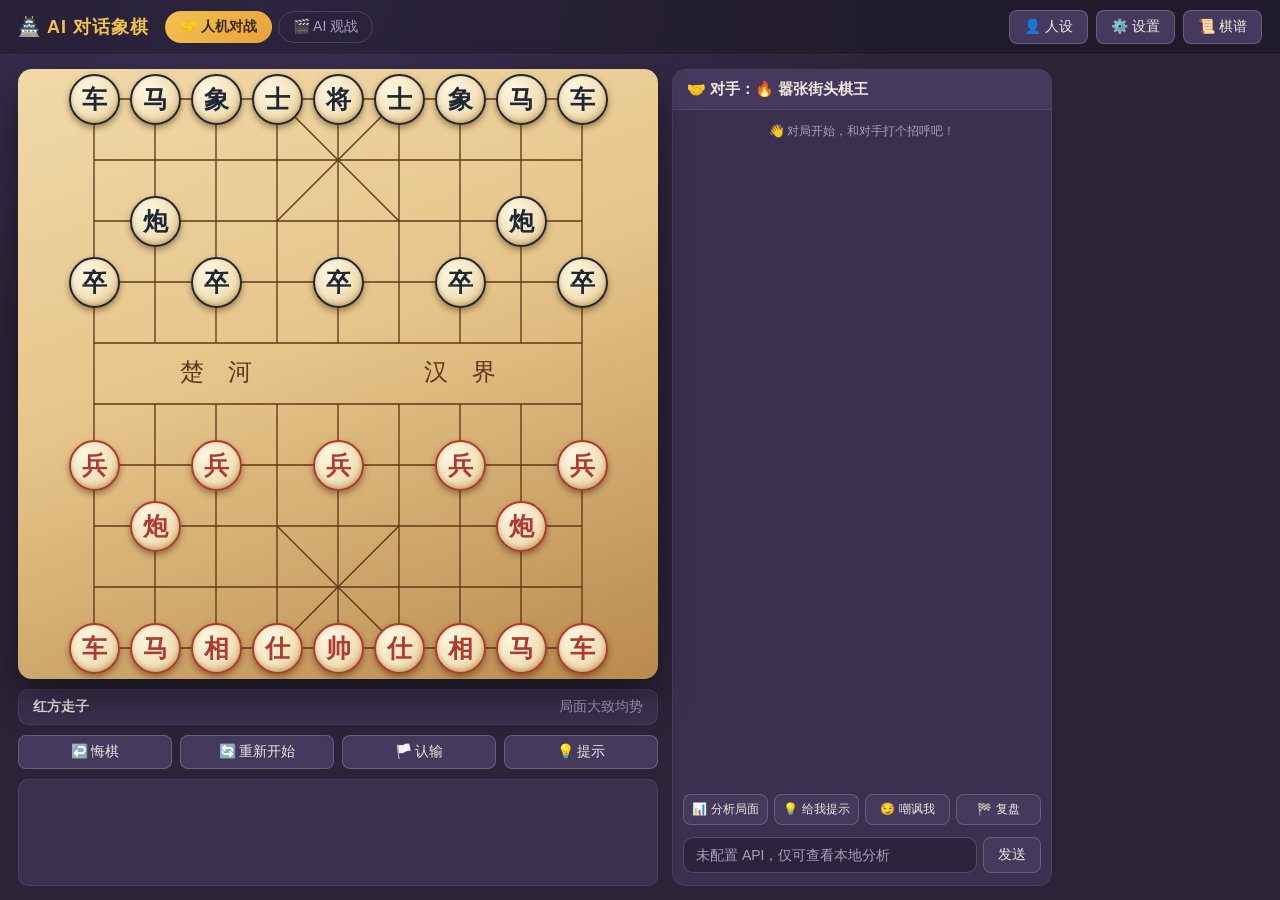
==== index.html @ 2e92f1fc "Fix review findings: spectate pause deadlock, black cannon eval mirror, LLM timeout + SSE flush, ser" ====
<!DOCTYPE html>
<html lang="zh-CN">
<head>
  <meta charset="UTF-8">
  <meta name="viewport" content="width=device-width, initial-scale=1.0">
  <meta http-equiv="Content-Security-Policy" content="default-src 'self'; script-src 'self' 'unsafe-inline'; style-src 'self' 'unsafe-inline'; img-src 'self' data:; connect-src https: http:; media-src blob:; object-src 'none'; base-uri 'self'; form-action 'self'">
  <title>AI 对话象棋</title>
  <link rel="stylesheet" href="css/style.css">
  <link rel="icon" href="data:image/svg+xml,%3Csvg%20xmlns='http://www.w3.org/2000/svg'%20viewBox='0%200%20100%20100'%3E%3Ctext%20y='.9em'%20font-size='90'%3E%F0%9F%8F%AF%3C/text%3E%3C/svg%3E">
</head>
<body>
  <div id="app">
    <!-- 顶栏 -->
    <header id="topbar">
      <div class="brand">🏯 <b>AI 对话象棋</b></div>
      <div class="mode-tabs" id="modeTabs">
        <button class="tab active" data-mode="human">🤝 人机对战</button>
        <button class="tab" data-mode="spectate">🎬 AI 观战</button>
      </div>
      <div class="top-actions">
        <button id="btnPersonas" title="对手人设管理">👤 人设</button>
        <button id="btnSettings" title="API 与对局设置">⚙️ 设置</button>
        <button id="btnExport" title="导出棋谱">📜 棋谱</button>
      </div>
    </header>

    <main id="main">
      <!-- 棋盘区 -->
      <section id="boardPanel">
        <div id="boardWrap">
          <canvas id="boardCanvas"></canvas>
          <div id="piecesLayer"></div>
          <div id="thinkingTag" class="hidden">🤖 对手思考中…</div>
        </div>
        <div id="statusBar">
          <span id="statusText">红方走子</span>
          <span id="evalText">均势</span>
        </div>
        <div id="controls">
          <button id="btnUndo">↩️ 悔棋</button>
          <button id="btnRestart">🔄 重新开始</button>
          <button id="btnResign">🏳️ 认输</button>
          <button id="btnHint">💡 提示</button>
          <button id="btnPause" class="hidden">⏸️ 暂停</button>
        </div>
        <div id="moveListWrap"><div id="moveList"></div></div>
      </section>

      <!-- 聊天区 -->
      <aside id="chatPanel">
        <div id="chatHeader">
          <span id="chatOpponent">🤝 对局中</span>
        </div>
        <div id="chatMessages"></div>
        <div id="chatQuick">
          <button data-action="analyze">📊 分析局面</button>
          <button data-action="hint">💡 给我提示</button>
          <button data-action="taunt">😏 嘲讽我</button>
          <button data-action="review">🏁 复盘</button>
        </div>
        <div id="chatInputRow">
          <input id="chatInput" type="text" placeholder="和对手聊聊… (Enter 发送)" autocomplete="off">
          <button id="btnSend">发送</button>
          <button id="btnStop" class="hidden" title="停止生成">⏹</button>
        </div>
      </aside>
    </main>
  </div>

  <!-- ======== 设置弹窗 ======== -->
  <div id="modalSettings" class="modal hidden">
    <div class="modal-box">
      <div class="modal-title">⚙️ 设置</div>
      <div class="modal-body">
        <fieldset>
          <legend>🤖 LLM API（OpenAI 兼容格式）</legend>
          <div class="row">
            <label>服务商</label>
            <select id="setProvider"></select>
          </div>
          <div class="row">
            <label>Base URL</label>
            <input id="setBaseUrl" type="text" placeholder="https://api.xxx.com/v1">
          </div>
          <div class="row">
            <label>模型</label>
            <input id="setModel" type="text" placeholder="model-name">
          </div>
          <div class="row">
            <label>API Key</label>
            <input id="setApiKey" type="password" placeholder="sk-...">
          </div>
          <div class="row">
            <label></label>
            <span class="row-inline">
              <button id="btnTestApi" class="mini">🔌 测试连接</button>
              <span id="apiTestResult"></span>
            </span>
          </div>
          <div class="hint">Key 仅保存在浏览器本地（localStorage），用于直接调用所选服务的接口。</div>
        </fieldset>

        <fieldset>
          <legend>⚔️ 人机对战</legend>
          <div class="row">
            <label>对手人设</label>
            <select id="setAiPersona"></select>
          </div>
          <div class="row">
            <label>玩家执子</label>
            <select id="setPlayerColor">
              <option value="r">红方（先手）</option>
              <option value="b">黑方（后手）</option>
            </select>
          </div>
          <div class="row">
            <label>AI 棋力</label>
            <select id="setDifficulty">
              <option value="0">LLM 自由选择（对话联动）</option>
              <option value="1">入门</option>
              <option value="2">初级</option>
              <option value="3">中级（推荐）</option>
              <option value="4">高级</option>
            </select>
          </div>
          <div class="row">
            <label>悔棋次数</label>
            <input id="setMaxUndo" type="number" min="0" max="5" value="2">
          </div>
        </fieldset>

        <fieldset>
          <legend>🎬 AI 观战</legend>
          <div class="row">
            <label>红方人设</label>
            <select id="setRedPersona"></select>
          </div>
          <div class="row">
            <label>黑方人设</label>
            <select id="setBlackPersona"></select>
          </div>
          <div class="row">
            <label>每步间隔</label>
            <select id="setInterval">
              <option value="1500">快（1.5 秒）</option>
              <option value="3000">中（3 秒）</option>
              <option value="5000">慢（5 秒）</option>
            </select>
          </div>
        </fieldset>

        <fieldset>
          <legend>🔊 音效</legend>
          <div class="row">
            <label>落子/吃子音效</label>
            <input id="setSound" type="checkbox" checked>
          </div>
        </fieldset>

        <fieldset>
          <legend>🗣️ AI 配音（TTS）</legend>
          <div class="row">
            <label>AI 发言自动配音</label>
            <input id="setTtsEnabled" type="checkbox" checked>
          </div>
          <div class="row">
            <label>配音引擎</label>
            <select id="setTtsEngine">
              <option value="browser">浏览器自带（免费离线）</option>
              <option value="cloud">云端 TTS API（更自然）</option>
            </select>
          </div>
          <div class="row">
            <label>TTS 接口地址</label>
            <input id="setTtsBaseUrl" type="text" placeholder="https://api.openai.com/v1">
          </div>
          <div class="row">
            <label>TTS API Key</label>
            <input id="setTtsApiKey" type="password" placeholder="sk-…">
          </div>
          <div class="row">
            <label>TTS 模型</label>
            <input id="setTtsModel" type="text" placeholder="tts-1">
          </div>
          <div class="row">
            <label>TTS 音色</label>
            <input id="setTtsVoice" type="text" placeholder="alloy">
          </div>
          <div class="row">
            <label>配音试听（按当前引擎）</label>
            <button type="button" id="btnTtsPreview" class="mini">▶ 播放</button>
          </div>
        </fieldset>

        <fieldset>
          <legend>💬 聊天与解说</legend>
          <div class="row">
            <label>观战实时解说</label>
            <input id="setCommentary" type="checkbox" checked>
          </div>
          <div class="row">
            <label>自动反应好棋/坏棋</label>
            <input id="setAutoTaunt" type="checkbox" checked>
          </div>
          <div class="row">
            <label>终局自动复盘</label>
            <input id="setAutoReview" type="checkbox" checked>
          </div>
          <div class="row">
            <label>流式输出</label>
            <input id="setStreaming" type="checkbox" checked>
          </div>
        </fieldset>
      </div>
      <div class="modal-foot">
        <button id="btnSettingsSave" class="primary">保存</button>
        <button id="btnSettingsCancel">取消</button>
      </div>
    </div>
  </div>

  <!-- ======== 人设管理弹窗 ======== -->
  <div id="modalPersonas" class="modal hidden">
    <div class="modal-box wide">
      <div class="modal-title">👤 对手人设管理</div>
      <div class="modal-body personas-body">
        <div id="personaList"></div>
        <div id="personaEditor">
          <div class="row"><label>名称</label><input id="pName" type="text"></div>
          <div class="row"><label>头像</label><input id="pEmoji" type="text" maxlength="4"></div>
          <div class="row"><label>性格与说话风格</label><textarea id="pDesc" rows="3"></textarea></div>
          <div class="row">
            <label>棋风</label>
            <select id="pStyle">
              <option value="aggressive">激进</option>
              <option value="solid">稳健</option>
              <option value="risky">冒险</option>
              <option value="cautious">谨慎</option>
              <option value="balanced">均衡</option>
            </select>
          </div>
          <div class="row"><label>嘲讽倾向 <span id="pTauntVal"></span></label><input id="pTaunt" type="range" min="0" max="10" value="5"></div>
          <div class="row"><label>话痨程度 <span id="pTalkVal"></span></label><input id="pTalk" type="range" min="0" max="10" value="5"></div>
          <div class="row"><label>附加指令</label><textarea id="pExtra" rows="2" placeholder="追加到 AI 提示词的额外要求，如：回复不超过 20 字"></textarea></div>
          <div id="personaEditorBtns">
            <button id="btnPNew" class="mini">➕ 新建</button>
            <button id="btnPDupe" class="mini hidden">📋 复制为新</button>
            <button id="btnPSave" class="mini primary">💾 保存</button>
            <button id="btnPDelete" class="mini danger hidden">🗑️ 删除</button>
          </div>
          <div id="personaEditHint" class="hint"></div>
        </div>
      </div>
      <div class="modal-foot">
        <button id="btnPersonasClose" class="primary">完成</button>
      </div>
    </div>
  </div>

  <!-- ======== 棋谱导出弹窗 ======== -->
  <div id="modalExport" class="modal hidden">
    <div class="modal-box">
      <div class="modal-title">📜 棋谱导出</div>
      <div class="modal-body">
        <textarea id="exportText" rows="12" readonly></textarea>
      </div>
      <div class="modal-foot">
        <button id="btnExportCopy">📋 复制</button>
        <button id="btnExportDownload">⬇️ 下载 .txt</button>
        <button id="btnExportClose" class="primary">关闭</button>
      </div>
    </div>
  </div>

  <!-- 脚本（经典 script 加载，无构建，双击可开） -->
  <script src="js/engine.js"></script>
  <script src="js/ai.js"></script>
  <script src="js/personas.js"></script>
  <script src="js/llm.js"></script>
  <script src="js/game.js"></script>
  <script src="js/sound.js"></script>
  <script src="js/tts.js"></script>
  <script src="js/chat.js"></script>
  <script src="js/main.js"></script>
</body>
</html>
---- css/style.css ----
/* ============================================================
 * style.css — AI 对话象棋
 * ============================================================ */
* { box-sizing: border-box; margin: 0; padding: 0; }

:root {
  --wood-light: #f0d9a8;
  --wood-dark: #b98a4e;
  --wood-line: #7a4a1f;
  --red: #b03a2e;
  --black: #222831;
  --bg: #2b2438;
  --panel: #3a3150;
  --panel-2: #453a5e;
  --text: #efe9dd;
  --muted: #a89fc0;
  --accent: #f2c14e;
  --accent-2: #e8a33d;
  --danger: #e05656;
  --ok: #6fcf97;
}

html, body { height: 100%; }
body {
  font-family: "PingFang SC", "Microsoft YaHei", "Noto Sans CJK SC", sans-serif;
  background: radial-gradient(1200px 700px at 20% 0%, #3b3055 0%, var(--bg) 55%);
  color: var(--text);
  overflow: hidden;
}

#app { height: 100vh; display: flex; flex-direction: column; }

/* ---------- 顶栏 ---------- */
#topbar {
  display: flex; align-items: center; gap: 16px;
  padding: 10px 18px;
  background: rgba(0,0,0,.25);
  border-bottom: 1px solid rgba(255,255,255,.08);
  flex-wrap: wrap;
}
.brand { font-size: 18px; letter-spacing: 1px; white-space: nowrap; }
.brand b { color: var(--accent); }
.mode-tabs { display: flex; gap: 6px; }
.tab {
  padding: 6px 14px; border: 1px solid rgba(255,255,255,.15);
  background: transparent; color: var(--muted); border-radius: 999px;
  cursor: pointer; font-size: 14px; transition: all .15s;
}
.tab:hover { color: var(--text); border-color: rgba(255,255,255,.4); }
.tab.active { background: linear-gradient(135deg, var(--accent), var(--accent-2)); color: #3a2a08; border-color: transparent; font-weight: 700; }
.top-actions { margin-left: auto; display: flex; gap: 8px; }

button {
  font-family: inherit; cursor: pointer;
  border: 1px solid rgba(255,255,255,.18);
  background: var(--panel-2); color: var(--text);
  padding: 7px 14px; border-radius: 8px; font-size: 14px;
  transition: all .15s;
}
button:hover { background: #53477a; border-color: rgba(255,255,255,.35); }
button:disabled { opacity: .45; cursor: not-allowed; }
button.primary { background: linear-gradient(135deg, var(--accent), var(--accent-2)); color: #3a2a08; font-weight: 700; border-color: transparent; }
button.primary:hover { filter: brightness(1.08); }
button.danger { border-color: var(--danger); color: #ff9b9b; }
button.danger:hover { background: rgba(224,86,86,.18); }
button.mini { padding: 4px 10px; font-size: 13px; border-radius: 6px; }

/* ---------- 主区 ---------- */
#main {
  flex: 1; display: flex; gap: 14px; padding: 14px 18px;
  min-height: 0;
}

/* ---------- 棋盘区 ---------- */
#boardPanel {
  flex: 1; display: flex; flex-direction: column; gap: 10px;
  min-width: 0; max-width: 640px;
}
#boardWrap {
  position: relative; aspect-ratio: 8 / 9.6;
  width: 100%; border-radius: 14px;
  box-shadow: 0 18px 40px rgba(0,0,0,.45);
  overflow: hidden;
  background: linear-gradient(160deg, var(--wood-light), #e6c58a 45%, var(--wood-dark));
  user-select: none;
}
#boardCanvas { position: absolute; inset: 0; width: 100%; height: 100%; display: block; }
#piecesLayer { position: absolute; inset: 0; }
#thinkingTag {
  position: absolute; top: 10px; left: 50%; transform: translateX(-50%);
  background: rgba(20,16,40,.85); color: var(--accent);
  padding: 6px 16px; border-radius: 999px; font-size: 13px; z-index: 20;
  box-shadow: 0 4px 14px rgba(0,0,0,.4);
}

/* 棋子 */
.piece {
  position: absolute; z-index: 10;
  border-radius: 50%;
  display: flex; align-items: center; justify-content: center;
  font-weight: 800; font-family: "KaiTi", "STKaiti", "KaiTi_GB2312", serif;
  background: radial-gradient(circle at 32% 28%, #fff7e0 0%, #f3e2bb 55%, #d9b877 100%);
  box-shadow: 0 3px 6px rgba(60,30,0,.45), inset 0 -2px 4px rgba(120,80,20,.35);
  cursor: pointer;
  transition: left .12s ease, top .12s ease, transform .1s;
}
.piece.red { color: var(--red); border: 2.5px solid var(--red); text-shadow: 0 1px 0 rgba(255,255,255,.4); }
.piece.black { color: var(--black); border: 2.5px solid var(--black); text-shadow: 0 1px 0 rgba(255,255,255,.35); }
.piece.selected { outline: 3px solid #2ecc71; outline-offset: 1px; transform: scale(1.06); z-index: 12; }
.piece.opp { cursor: default; }

/* 走子目标提示 */
.target-dot {
  position: absolute; width: 14px; height: 14px; border-radius: 50%;
  background: rgba(46,204,113,.75); transform: translate(-50%, -50%);
  pointer-events: none; z-index: 9;
}
.target-capture {
  position: absolute; width: 76%; height: 76%;
  border: 3px solid rgba(15,10,5,.8); /* 深色圆环：标记可吃掉的棋子，棋子本身保持完全可见 */
  border-radius: 50%;
  transform: translate(-50%, -50%); pointer-events: none; z-index: 9;
}
.last-from { background: rgba(242,193,78,.35); }
.last-to { background: rgba(242,193,78,.5); }
.last-dot {
  position: absolute;
  background: rgba(224,86,86,.92);
  border-radius: 50%;
  transform: translate(-50%, -50%);
  pointer-events: none;
  z-index: 10;
  box-shadow: 0 0 4px rgba(0,0,0,.35);
}
.piece.hint-from { outline: 3px solid #3498db; outline-offset: 1px; }
.piece.hint-to { outline: 3px dashed #3498db; outline-offset: 1px; }

/* 状态栏 */
#statusBar {
  display: flex; justify-content: space-between; align-items: center;
  background: var(--panel); border: 1px solid rgba(255,255,255,.08);
  border-radius: 10px; padding: 8px 14px; font-size: 14px;
}
#statusText { font-weight: 700; }
#statusText.check { color: #ff9b6a; }
#evalText { color: var(--muted); }

#controls { display: flex; gap: 8px; flex-wrap: wrap; }
#controls button { flex: 1; min-width: 90px; }

#moveListWrap {
  background: var(--panel); border: 1px solid rgba(255,255,255,.08);
  border-radius: 10px; padding: 8px 10px;
  height: 130px; overflow-y: auto;
}
#moveList { font-size: 13px; line-height: 1.9; color: var(--text); }
#moveList .mv { display: inline-block; margin-right: 10px; }
#moveList .mv .no { color: var(--muted); margin-right: 4px; }
#moveList .mv.cur { color: var(--accent); font-weight: 700; }

/* ---------- 聊天区 ---------- */
#chatPanel {
  width: 380px; min-width: 300px; max-width: 440px;
  display: flex; flex-direction: column;
  background: var(--panel); border: 1px solid rgba(255,255,255,.08);
  border-radius: 14px; overflow: hidden;
}
#chatHeader {
  padding: 10px 14px; font-size: 15px; font-weight: 700;
  background: var(--panel-2); border-bottom: 1px solid rgba(255,255,255,.08);
  display: flex; align-items: center; gap: 8px;
}
#chatMessages {
  flex: 1; overflow-y: auto; padding: 12px;
  display: flex; flex-direction: column; gap: 8px;
}
.msg { display: flex; }
.msg.user { justify-content: flex-end; }
.msg.sys { justify-content: center; }
.msg.sys { font-size: 12px; color: var(--muted); text-align: center; line-height: 1.5; }
.bubble {
  max-width: 86%; padding: 8px 12px; border-radius: 12px;
  font-size: 14px; line-height: 1.65; white-space: pre-wrap; word-break: break-word;
}
.msg.user .bubble {
  background: linear-gradient(135deg, var(--accent), var(--accent-2));
  color: #3a2a08; border-bottom-right-radius: 4px; font-weight: 500;
}
.msg.ai .bubble {
  background: var(--panel-2); border: 1px solid rgba(255,255,255,.1);
  border-bottom-left-radius: 4px;
}
/* AI 气泡可点击重听配音 */
.msg.ai { cursor: pointer; }
.msg.ai:hover .bubble { border-color: rgba(255,255,255,.28); }
.msg.ai .bubble.err { border-color: var(--danger); color: #ff9b9b; }
.cursor {
  display: inline-block; width: 7px; height: 1.1em;
  background: var(--accent); vertical-align: text-bottom;
  animation: blink .8s steps(1) infinite;
}
@keyframes blink { 50% { opacity: 0; } }

#chatQuick {
  display: grid; grid-template-columns: repeat(4, 1fr); gap: 6px;
  padding: 8px 10px 4px;
}
#chatQuick button { padding: 6px 4px; font-size: 12px; border-radius: 8px; }
#chatInputRow { display: flex; gap: 6px; padding: 8px 10px 12px; }
#chatInput {
  flex: 1; padding: 9px 12px; border-radius: 10px;
  border: 1px solid rgba(255,255,255,.18);
  background: rgba(0,0,0,.25); color: var(--text); font-size: 14px;
  outline: none;
}
#chatInput:focus { border-color: var(--accent); }
#chatInput::placeholder { color: var(--muted); }
#btnStop { padding: 6px 10px; }

/* ---------- 弹窗 ---------- */
.modal {
  position: fixed; inset: 0; z-index: 100;
  background: rgba(10,8,20,.7); backdrop-filter: blur(4px);
  display: flex; align-items: center; justify-content: center;
  padding: 20px;
}
.modal.hidden { display: none; }
.modal-box {
  background: var(--panel); border: 1px solid rgba(255,255,255,.12);
  border-radius: 16px; width: 460px; max-width: 96vw;
  max-height: 90vh; display: flex; flex-direction: column;
  box-shadow: 0 24px 60px rgba(0,0,0,.6);
}
.modal-box.wide { width: 720px; }
.modal-title {
  padding: 14px 18px; font-size: 17px; font-weight: 800;
  background: var(--panel-2); border-bottom: 1px solid rgba(255,255,255,.08);
  border-radius: 16px 16px 0 0;
}
.modal-body { padding: 14px 18px; overflow-y: auto; }
.modal-foot {
  display: flex; justify-content: flex-end; gap: 8px;
  padding: 12px 18px; border-top: 1px solid rgba(255,255,255,.08);
}

fieldset {
  border: 1px solid rgba(255,255,255,.12); border-radius: 10px;
  padding: 10px 14px 12px; margin-bottom: 12px;
}
legend { padding: 0 6px; color: var(--accent); font-weight: 700; font-size: 13px; }
.row { display: flex; align-items: center; gap: 10px; margin: 8px 0; }
.row label { width: 110px; flex-shrink: 0; font-size: 13px; color: var(--muted); }
.row input[type="text"], .row input[type="password"], .row input[type="number"],
.row select, .row textarea {
  flex: 1; padding: 7px 10px; border-radius: 8px;
  border: 1px solid rgba(255,255,255,.18);
  background: rgba(0,0,0,.25); color: var(--text); font-size: 13px;
  outline: none; font-family: inherit;
}
.row textarea { resize: vertical; min-height: 34px; }
.row input:focus, .row select:focus, .row textarea:focus { border-color: var(--accent); }
.row input[type="checkbox"] { width: 18px; height: 18px; accent-color: var(--accent); }
.row input[type="range"] { flex: 1; accent-color: var(--accent); }
.row-inline { display: flex; align-items: center; gap: 10px; flex: 1; }
.hint { font-size: 12px; color: var(--muted); margin: 6px 2px; line-height: 1.6; }
#apiTestResult { font-size: 12px; color: var(--muted); }

/* ---------- 人设管理 ---------- */
.personas-body { display: flex; gap: 16px; min-height: 380px; }
#personaList {
  width: 200px; flex-shrink: 0; border: 1px solid rgba(255,255,255,.12);
  border-radius: 10px; padding: 6px; overflow-y: auto;
}
.p-item {
  padding: 8px 10px; border-radius: 8px; cursor: pointer;
  font-size: 13px; display: flex; gap: 8px; align-items: center;
  margin-bottom: 4px; transition: background .12s;
}
.p-item:hover { background: rgba(255,255,255,.08); }
.p-item.active { background: rgba(242,193,78,.18); outline: 1px solid var(--accent); }
.p-item .tag { margin-left: auto; font-size: 11px; color: var(--muted); }
#personaEditor { flex: 1; display: flex; flex-direction: column; gap: 2px; }
#personaEditorBtns { display: flex; gap: 8px; margin-top: 10px; flex-wrap: wrap; }

/* ---------- 导出 ---------- */
#exportText {
  width: 100%; padding: 10px; border-radius: 10px;
  border: 1px solid rgba(255,255,255,.15);
  background: rgba(0,0,0,.3); color: var(--text);
  font-family: Consolas, Menlo, monospace; font-size: 12px; line-height: 1.6;
  resize: vertical;
}

.hidden { display: none !important; }

/* ---------- 响应式 ---------- */
@media (max-width: 900px) {
  #main { flex-direction: column; overflow-y: auto; }
  #boardPanel { max-width: none; }
  #boardWrap { max-width: 520px; margin: 0 auto; }
  #chatPanel { width: 100%; max-width: none; min-height: 380px; }
  body { overflow: auto; }
}
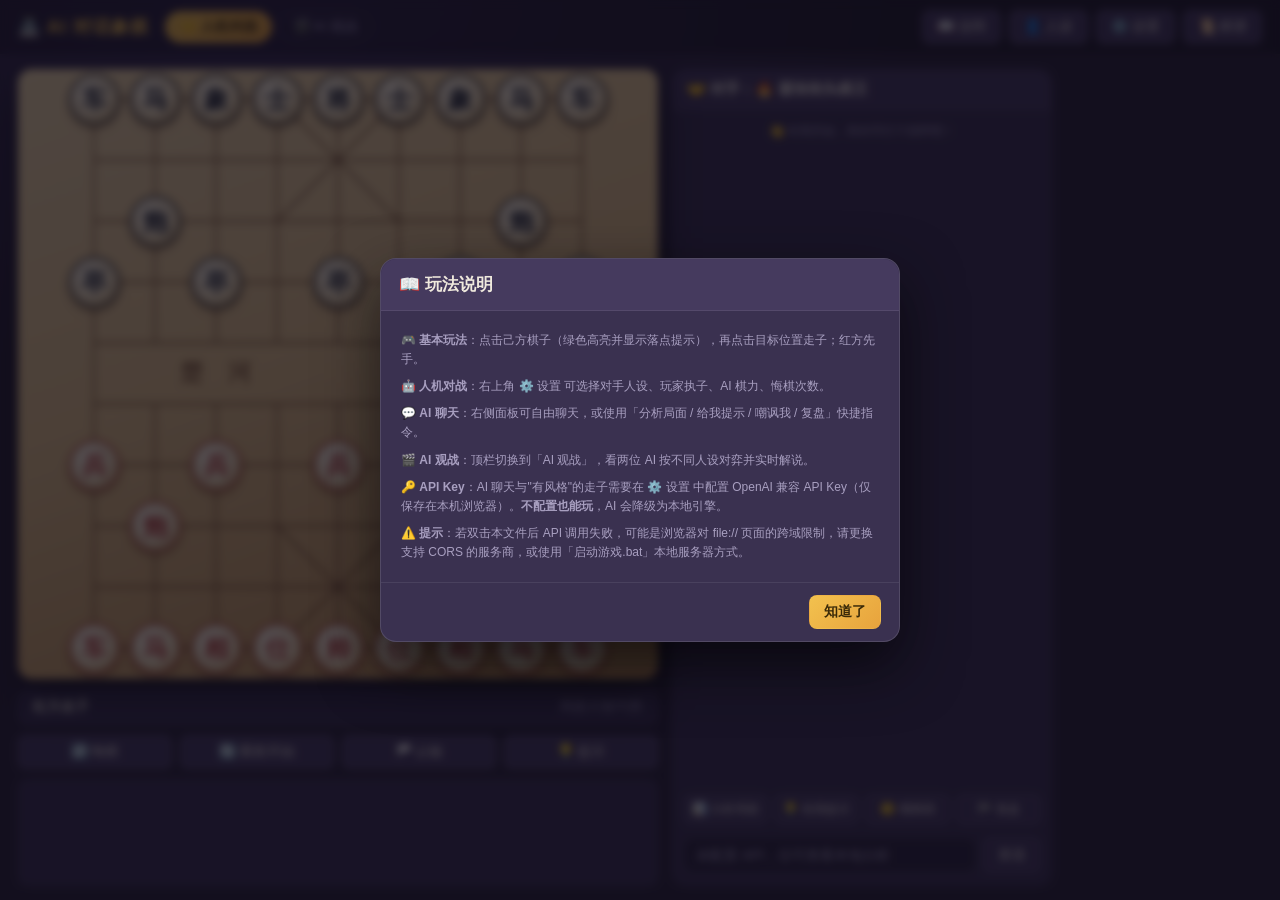
==== commit 20f71571: "Add help modal (first-launch auto-show + topbar button), unified restart-confirm dialog for settings" ====
--- a/index.html
+++ b/index.html
@@ -18,6 +18,7 @@
         <button class="tab" data-mode="spectate">🎬 AI 观战</button>
       </div>
       <div class="top-actions">
+        <button id="btnHelp" title="玩法说明">📖 说明</button>
         <button id="btnPersonas" title="对手人设管理">👤 人设</button>
         <button id="btnSettings" title="API 与对局设置">⚙️ 设置</button>
         <button id="btnExport" title="导出棋谱">📜 棋谱</button>
@@ -67,6 +68,38 @@
     </main>
   </div>
 
+  <!-- ======== 玩法说明弹窗 ======== -->
+  <div id="modalHelp" class="modal hidden">
+    <div class="modal-box">
+      <div class="modal-title">📖 玩法说明</div>
+      <div class="modal-body">
+        <div class="hint">
+          <p style="margin:0 0 8px;">🎮 <b>基本玩法</b>：点击己方棋子（绿色高亮并显示落点提示），再点击目标位置走子；红方先手。</p>
+          <p style="margin:0 0 8px;">🤖 <b>人机对战</b>：右上角 ⚙️ 设置 可选择对手人设、玩家执子、AI 棋力、悔棋次数。</p>
+          <p style="margin:0 0 8px;">💬 <b>AI 聊天</b>：右侧面板可自由聊天，或使用「分析局面 / 给我提示 / 嘲讽我 / 复盘」快捷指令。</p>
+          <p style="margin:0 0 8px;">🎬 <b>AI 观战</b>：顶栏切换到「AI 观战」，看两位 AI 按不同人设对弈并实时解说。</p>
+          <p style="margin:0 0 8px;">🔑 <b>API Key</b>：AI 聊天与"有风格"的走子需要在 ⚙️ 设置 中配置 OpenAI 兼容 API Key（仅保存在本机浏览器）。<b>不配置也能玩</b>，AI 会降级为本地引擎。</p>
+          <p style="margin:0;">⚠️ <b>提示</b>：若双击本文件后 API 调用失败，可能是浏览器对 file:// 页面的跨域限制，请更换支持 CORS 的服务商，或使用「启动游戏.bat」本地服务器方式。</p>
+        </div>
+      </div>
+      <div class="modal-foot">
+        <button id="btnHelpClose" class="primary">知道了</button>
+      </div>
+    </div>
+  </div>
+
+  <!-- ======== 通用确认弹窗 ======== -->
+  <div id="modalConfirm" class="modal hidden">
+    <div class="modal-box">
+      <div class="modal-title">ℹ️ 提示</div>
+      <div class="modal-body"><div id="confirmText"></div></div>
+      <div class="modal-foot">
+        <button id="btnConfirmNo">暂不重开</button>
+        <button id="btnConfirmYes" class="primary">立即重开</button>
+      </div>
+    </div>
+  </div>
+
   <!-- ======== 设置弹窗 ======== -->
   <div id="modalSettings" class="modal hidden">
     <div class="modal-box">
@@ -171,6 +204,16 @@
             </select>
           </div>
           <div class="row">
+            <label>TTS 服务商</label>
+            <select id="setTtsProvider"></select>
+          </div>
+          <div class="row">
+            <label>浏览器音色</label>
+            <select id="setTtsBrowserVoice">
+              <option value="auto">自动选择</option>
+            </select>
+          </div>
+          <div class="row">
             <label>TTS 接口地址</label>
             <input id="setTtsBaseUrl" type="text" placeholder="https://api.openai.com/v1">
           </div>
@@ -184,8 +227,10 @@
           </div>
           <div class="row">
             <label>TTS 音色</label>
-            <input id="setTtsVoice" type="text" placeholder="alloy">
-          </div>
+            <input id="setTtsVoice" type="text" placeholder="alloy" list="cloudVoiceList">
+          </div>
+          <datalist id="cloudVoiceList"></datalist>
+          <div class="hint">火山方舟（豆包）需在方舟控制台开通语音合成，模型填「推理接入点」（ep-…）；阿里云百炼选 qwen-tts 系列模型。音色名可手填任意服务商支持的 ID。</div>
           <div class="row">
             <label>配音试听（按当前引擎）</label>
             <button type="button" id="btnTtsPreview" class="mini">▶ 播放</button>
@@ -237,6 +282,12 @@
               <option value="risky">冒险</option>
               <option value="cautious">谨慎</option>
               <option value="balanced">均衡</option>
+            </select>
+          </div>
+          <div class="row">
+            <label>音色（可选）</label>
+            <select id="pVoice">
+              <option value="">跟随全局默认</option>
             </select>
           </div>
           <div class="row"><label>嘲讽倾向 <span id="pTauntVal"></span></label><input id="pTaunt" type="range" min="0" max="10" value="5"></div>
--- a/css/style.css
+++ b/css/style.css
@@ -227,18 +227,22 @@
 .modal.hidden { display: none; }
 .modal-box {
   background: var(--panel); border: 1px solid rgba(255,255,255,.12);
-  border-radius: 16px; width: 460px; max-width: 96vw;
+  border-radius: 16px; width: 520px; max-width: 96vw;
   max-height: 90vh; display: flex; flex-direction: column;
   box-shadow: 0 24px 60px rgba(0,0,0,.6);
 }
-.modal-box.wide { width: 720px; }
+.modal-box.wide { width: 760px; }
 .modal-title {
   padding: 14px 18px; font-size: 17px; font-weight: 800;
   background: var(--panel-2); border-bottom: 1px solid rgba(255,255,255,.08);
   border-radius: 16px 16px 0 0;
 }
-.modal-body { padding: 14px 18px; overflow-y: auto; }
+.modal-body {
+  flex: 1; min-height: 0; /* flex 列布局下允许收缩，超高时内容区滚动而非被裁剪 */
+  padding: 14px 18px; overflow-y: auto; overflow-x: hidden;
+}
 .modal-foot {
+  flex-shrink: 0; /* 底部按钮始终可见，不随内容区压缩 */
   display: flex; justify-content: flex-end; gap: 8px;
   padding: 12px 18px; border-top: 1px solid rgba(255,255,255,.08);
 }
@@ -252,7 +256,8 @@
 .row label { width: 110px; flex-shrink: 0; font-size: 13px; color: var(--muted); }
 .row input[type="text"], .row input[type="password"], .row input[type="number"],
 .row select, .row textarea {
-  flex: 1; padding: 7px 10px; border-radius: 8px;
+  flex: 1; min-width: 0; /* 长选项（如音色名）不得撑爆弹窗 */
+  padding: 7px 10px; border-radius: 8px;
   border: 1px solid rgba(255,255,255,.18);
   background: rgba(0,0,0,.25); color: var(--text); font-size: 13px;
   outline: none; font-family: inherit;
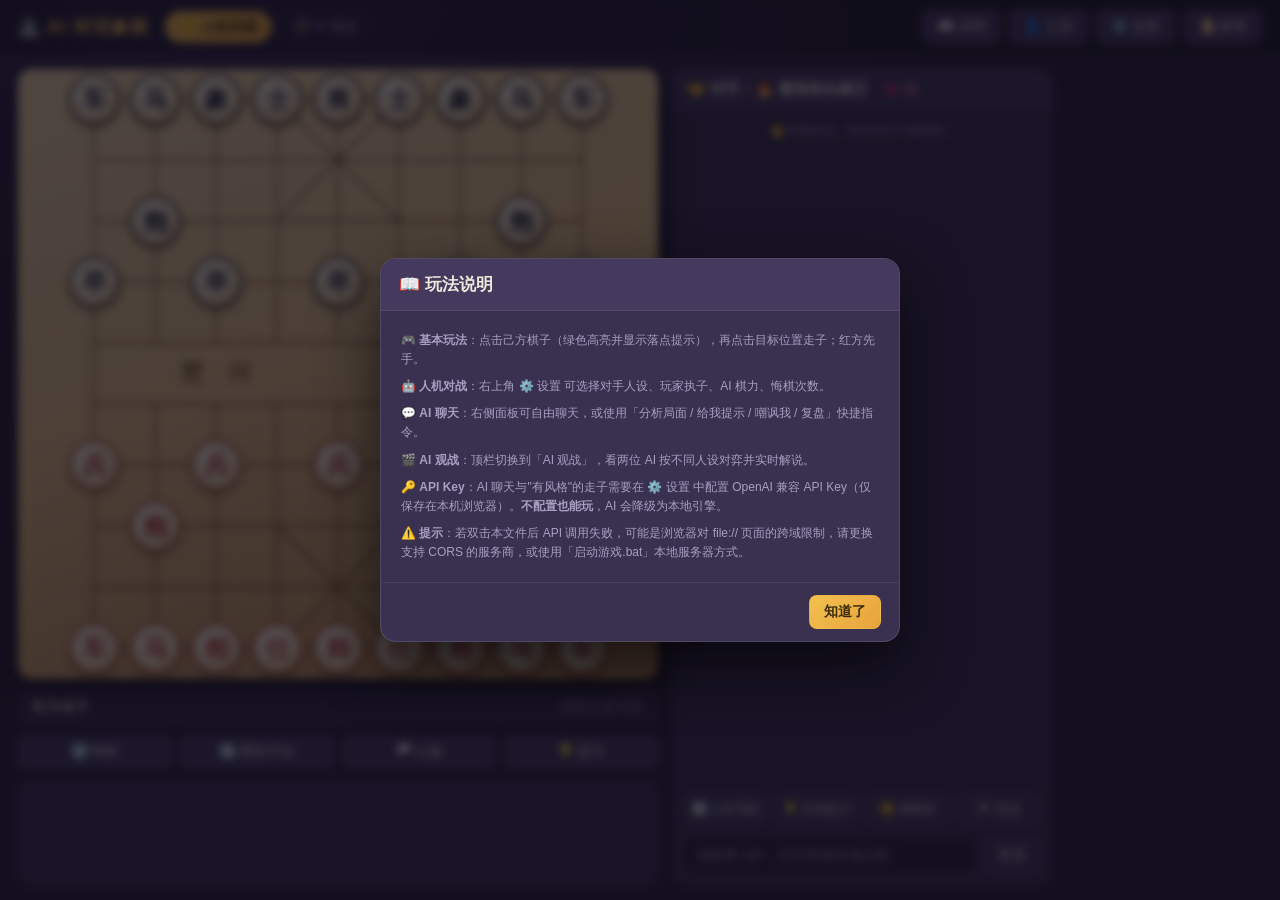
==== commit 62da8a98: "好感度系统 + 悔棋惩罚窗口 + Function Calling 重构 - 新增好感度系统（js/affinity.js）：0~100 按人设持久化，悔棋档位兜底/提示门槛与消耗/认输复盘分档/本地" ====
--- a/index.html
+++ b/index.html
@@ -51,6 +51,7 @@
       <aside id="chatPanel">
         <div id="chatHeader">
           <span id="chatOpponent">🤝 对局中</span>
+          <span id="affinityBadge" class="affinity-badge hidden"></span>
         </div>
         <div id="chatMessages"></div>
         <div id="chatQuick">
@@ -130,6 +131,11 @@
               <span id="apiTestResult"></span>
             </span>
           </div>
+          <div class="row">
+            <label>函数调用</label>
+            <input id="setUseFc" type="checkbox" checked>
+            <span class="hint" style="margin:0;">Function Calling（走子/悔棋/好感度调分）；服务商不支持时自动降级为 JSON 模式</span>
+          </div>
           <div class="hint">Key 仅保存在浏览器本地（localStorage），用于直接调用所选服务的接口。</div>
         </fieldset>
 
@@ -254,6 +260,19 @@
           <div class="row">
             <label>流式输出</label>
             <input id="setStreaming" type="checkbox" checked>
+          </div>
+        </fieldset>
+
+        <fieldset>
+          <legend>💗 好感度（对手对你的态度）</legend>
+          <div class="row">
+            <label></label>
+            <span class="hint">好感度 0~100（初始 50），影响悔棋批准、提示门槛与认输/复盘语气；随互动自动增减，跨对局保留。</span>
+          </div>
+          <div id="affinityList"></div>
+          <div class="row">
+            <label></label>
+            <button type="button" id="btnAffinityResetAll" class="mini">🔄 全部重置为 50</button>
           </div>
         </fieldset>
       </div>
@@ -327,7 +346,9 @@
   <script src="js/engine.js"></script>
   <script src="js/ai.js"></script>
   <script src="js/personas.js"></script>
+  <script src="js/affinity.js"></script>
   <script src="js/llm.js"></script>
+  <script src="js/fc.js"></script>
   <script src="js/game.js"></script>
   <script src="js/sound.js"></script>
   <script src="js/tts.js"></script>
--- a/css/style.css
+++ b/css/style.css
@@ -230,6 +230,7 @@
   border-radius: 16px; width: 520px; max-width: 96vw;
   max-height: 90vh; display: flex; flex-direction: column;
   box-shadow: 0 24px 60px rgba(0,0,0,.6);
+  overflow-x: hidden; /* 兜底：任何子元素都不得把弹窗撑出窗口 */
 }
 .modal-box.wide { width: 760px; }
 .modal-title {
@@ -256,7 +257,7 @@
 .row label { width: 110px; flex-shrink: 0; font-size: 13px; color: var(--muted); }
 .row input[type="text"], .row input[type="password"], .row input[type="number"],
 .row select, .row textarea {
-  flex: 1; min-width: 0; /* 长选项（如音色名）不得撑爆弹窗 */
+  flex: 1; min-width: 0; width: 100%; max-width: 100%; /* 任何情况下都不得超出所在行/窗口 */
   padding: 7px 10px; border-radius: 8px;
   border: 1px solid rgba(255,255,255,.18);
   background: rgba(0,0,0,.25); color: var(--text); font-size: 13px;
@@ -296,6 +297,35 @@
   resize: vertical;
 }
 
+/* ---------- 好感度 ---------- */
+.affinity-badge {
+  margin-left: 8px;
+  color: #ff8fa3;
+  font-size: 12px;
+  font-weight: 700;
+  letter-spacing: .5px;
+}
+#affinityList {
+  max-height: 200px;
+  overflow-y: auto;
+  margin: 4px 0 8px;
+  border: 1px solid rgba(255,255,255,.12);
+  border-radius: 10px;
+  padding: 6px;
+}
+.affinity-item {
+  display: flex; align-items: center; gap: 8px;
+  padding: 5px 8px; border-radius: 6px;
+  font-size: 13px;
+}
+.affinity-item:nth-child(odd) { background: rgba(255,255,255,.05); }
+.affinity-item .affinity-name {
+  flex: 1; overflow: hidden; text-overflow: ellipsis; white-space: nowrap;
+}
+.affinity-item .affinity-tier { color: var(--muted); font-size: 12px; }
+.affinity-item .affinity-val { color: #ff8fa3; font-weight: 700; min-width: 36px; text-align: right; }
+.affinity-item button { font-size: 12px; padding: 2px 8px; }
+
 .hidden { display: none !important; }
 
 /* ---------- 响应式 ---------- */
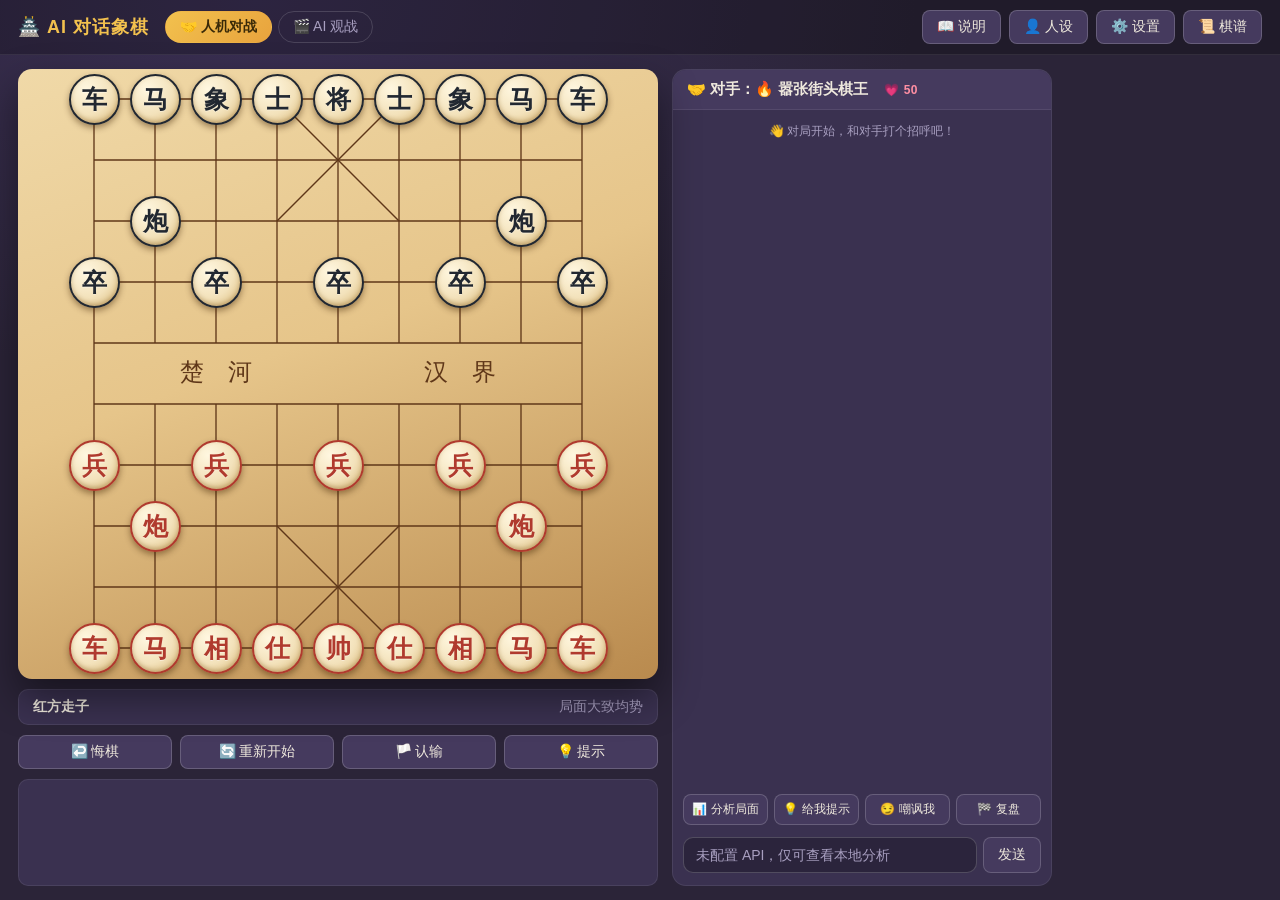
==== commit bd2fb5b6: "V0.5.2 好棋/臭棋判定重写 + 提示词中性化 引擎侧： - ai.js 新增 moveLoss() / classifyLoss()，用浅搜索复核替代静态分差定性，   识破"吃子后被反吃"这类" ====
--- a/index.html
+++ b/index.html
@@ -106,175 +106,355 @@
     <div class="modal-box">
       <div class="modal-title">⚙️ 设置</div>
       <div class="modal-body">
-        <fieldset>
-          <legend>🤖 LLM API（OpenAI 兼容格式）</legend>
-          <div class="row">
-            <label>服务商</label>
-            <select id="setProvider"></select>
+        <!-- ======== 页签栏 ======== -->
+        <div class="settings-tabs" id="settingsTabs">
+          <button type="button" class="stab active" data-pane="general">一般设置</button>
+          <button type="button" class="stab" data-pane="human">对弈LLM设置</button>
+          <button type="button" class="stab" data-pane="spectate">观战LLM设置</button>
+          <button type="button" class="stab" data-pane="logs">📜 日志</button>
+        </div>
+
+        <!-- ======== 一般设置：人机/观战/音效/TTS/聊天/好感度 ======== -->
+        <div class="settings-pane" id="paneGeneral">
+          <fieldset>
+            <legend>⚔️ 人机对战</legend>
+            <div class="row">
+              <label>对手人设</label>
+              <select id="setAiPersona"></select>
+            </div>
+            <div class="row">
+              <label>玩家执子</label>
+              <select id="setPlayerColor">
+                <option value="r">红方（先手）</option>
+                <option value="b">黑方（后手）</option>
+              </select>
+            </div>
+            <div class="row">
+              <label>AI 棋力</label>
+              <select id="setDifficulty">
+                <option value="0">LLM 自由选择（对话联动）</option>
+                <option value="1">入门</option>
+                <option value="2">初级</option>
+                <option value="3">中级（推荐）</option>
+                <option value="4">高级</option>
+              </select>
+            </div>
+            <div class="row">
+              <label>悔棋次数</label>
+              <input id="setMaxUndo" type="number" min="0" max="5" value="2">
+            </div>
+          </fieldset>
+
+          <fieldset>
+            <legend>🎬 AI 观战</legend>
+            <div class="row">
+              <label>红方人设</label>
+              <select id="setRedPersona"></select>
+            </div>
+            <div class="row">
+              <label>黑方人设</label>
+              <select id="setBlackPersona"></select>
+            </div>
+            <div class="row">
+              <label>每步间隔</label>
+              <select id="setInterval">
+                <option value="1500">快（1.5 秒）</option>
+                <option value="3000">中（3 秒）</option>
+                <option value="5000">慢（5 秒）</option>
+              </select>
+            </div>
+          </fieldset>
+
+          <fieldset>
+            <legend>🛰️ LLM 请求</legend>
+            <div class="row">
+              <label>请求超时</label>
+              <div class="radio-row" id="setLlmTimeout">
+                <label><input type="radio" id="setLlmTimeout30" name="setLlmTimeout" value="30">30 秒</label>
+                <label><input type="radio" id="setLlmTimeout60" name="setLlmTimeout" value="60" checked>60 秒</label>
+                <label><input type="radio" id="setLlmTimeout90" name="setLlmTimeout" value="90">90 秒</label>
+                <label><input type="radio" id="setLlmTimeout120" name="setLlmTimeout" value="120">120 秒</label>
+                <label><input type="radio" id="setLlmTimeout180" name="setLlmTimeout" value="180">180 秒</label>
+              </div>
+            </div>
+            <div class="row">
+              <label></label>
+              <span class="hint">开启深度思考时自动不低于 90 秒</span>
+            </div>
+            <div class="row">
+              <label>LLM 诊断</label>
+              <input id="setShowDiagnostics" type="checkbox">
+              <span class="hint">LLM 调用失败/降级时在聊天里提示原因（默认关；不影响对局，详情看「日志」页签）</span>
+            </div>
+          </fieldset>
+
+          <fieldset>
+            <legend>🔊 音效</legend>
+            <div class="row">
+              <label>落子/吃子音效</label>
+              <input id="setSound" type="checkbox" checked>
+            </div>
+          </fieldset>
+
+          <fieldset>
+            <legend>🗣️ AI 配音（TTS）</legend>
+            <div class="row">
+              <label>AI 发言自动配音</label>
+              <input id="setTtsEnabled" type="checkbox" checked>
+            </div>
+            <div class="row">
+              <label>配音引擎</label>
+              <select id="setTtsEngine">
+                <option value="browser">浏览器自带（免费离线）</option>
+                <option value="cloud">云端 TTS API（更自然）</option>
+              </select>
+            </div>
+            <div class="row">
+              <label>TTS 服务商</label>
+              <select id="setTtsProvider"></select>
+            </div>
+            <div class="row">
+              <label>浏览器音色</label>
+              <select id="setTtsBrowserVoice">
+                <option value="auto">自动选择</option>
+              </select>
+            </div>
+            <div class="row">
+              <label>TTS 接口地址</label>
+              <input id="setTtsBaseUrl" type="text" placeholder="https://api.openai.com/v1">
+            </div>
+            <div class="row">
+              <label>TTS API Key</label>
+              <input id="setTtsApiKey" type="password" placeholder="sk-…">
+            </div>
+            <div class="row">
+              <label>TTS 模型</label>
+              <input id="setTtsModel" type="text" placeholder="tts-1">
+            </div>
+            <div class="row">
+              <label>TTS 音色</label>
+              <input id="setTtsVoice" type="text" placeholder="alloy" list="cloudVoiceList">
+            </div>
+            <datalist id="cloudVoiceList"></datalist>
+            <div class="hint">火山方舟（豆包）需在方舟控制台开通语音合成，模型填「推理接入点」（ep-…）；阿里云百炼选 qwen-tts 系列模型；小米 MiMo 在 mimo.mi.com 申请 Key，选 mimo-v2.5-tts（冰糖/茉莉等音色），自动按官方 chat/completions 格式调用。音色名可手填任意服务商支持的 ID。</div>
+            <div class="row">
+              <label>配音试听（按当前引擎）</label>
+              <button type="button" id="btnTtsPreview" class="mini">▶ 播放</button>
+              <span id="ttsPreviewResult" style="margin-left:6px;font-size:12px;color:#999"></span>
+            </div>
+          </fieldset>
+
+          <fieldset>
+            <legend>💬 聊天与解说</legend>
+            <div class="row">
+              <label>观战实时解说</label>
+              <input id="setCommentary" type="checkbox" checked>
+            </div>
+            <div class="row">
+              <label>自动反应好棋/坏棋</label>
+              <input id="setAutoTaunt" type="checkbox" checked>
+            </div>
+            <div class="row">
+              <label>终局自动复盘</label>
+              <input id="setAutoReview" type="checkbox" checked>
+            </div>
+            <div class="row">
+              <label>流式输出</label>
+              <input id="setStreaming" type="checkbox" checked>
+            </div>
+          </fieldset>
+
+          <fieldset>
+            <legend>💗 好感度（对手对你的态度）</legend>
+            <div class="row">
+              <label></label>
+              <span class="hint">好感度 0~100（初始 50），影响悔棋批准、提示门槛与认输/复盘语气；随互动自动增减，跨对局保留。</span>
+            </div>
+            <div id="affinityList"></div>
+            <div class="row">
+              <label></label>
+              <button type="button" id="btnAffinityResetAll" class="mini">🔄 全部重置为 50</button>
+            </div>
+          </fieldset>
+        </div>
+
+        <!-- ======== 对弈 LLM 设置（人机对手） ======== -->
+        <div class="settings-pane hidden" id="paneHuman">
+          <fieldset id="llmGroupHuman">
+            <legend>⚔️ 对弈 LLM（人机对手）</legend>
+            <div class="row">
+              <label>服务商</label>
+              <select id="setHumanProvider"></select>
+            </div>
+            <div class="row">
+              <label>Base URL</label>
+              <input id="setHumanBaseUrl" type="text" placeholder="https://api.xxx.com/v1">
+            </div>
+            <div class="row">
+              <label>模型</label>
+              <input id="setHumanModel" type="text" placeholder="model-name">
+            </div>
+            <div class="row">
+              <label>API Key</label>
+              <input id="setHumanApiKey" type="password" placeholder="sk-...">
+            </div>
+            <div class="row">
+              <label>函数调用</label>
+              <input id="setHumanUseFc" type="checkbox" checked>
+              <span class="hint" style="margin:0;">Function Calling（走子/悔棋/好感度调分）；服务商不支持时自动降级为 JSON 模式</span>
+            </div>
+            <div class="row">
+              <label>深度思考</label>
+              <div class="radio-row" id="setHumanReasoning">
+                <label><input type="radio" id="setHumanReasoningOff" name="setHumanReasoning" value="off" checked>关闭</label>
+                <label><input type="radio" id="setHumanReasoningLow" name="setHumanReasoning" value="low">低</label>
+                <label><input type="radio" id="setHumanReasoningMedium" name="setHumanReasoning" value="medium">中</label>
+                <label><input type="radio" id="setHumanReasoningHigh" name="setHumanReasoning" value="high">高</label>
+              </div>
+            </div>
+            <div class="row">
+              <label></label>
+              <span class="hint">按模型自动下发推理参数（OpenAI reasoning_effort / Qwen3 / GLM thinking）</span>
+            </div>
+            <div class="row">
+              <label></label>
+              <span id="fcWarnHuman" class="fc-warn hidden">⚠️ 该模型（o 系列 / reasoner）不支持函数调用，走子将自动降级为 JSON 模式</span>
+            </div>
+            <div class="row">
+              <label></label>
+              <span class="row-inline">
+                <button type="button" id="btnTestHumanApi" class="mini">🔌 测试连接</button>
+                <span id="apiHumanTestResult"></span>
+              </span>
+            </div>
+            <div class="hint">Key 仅保存在浏览器本地（localStorage），用于直接调用所选服务的接口。</div>
+          </fieldset>
+        </div>
+
+        <!-- ======== 观战 LLM 设置（红方 + 黑方各一组） ======== -->
+        <div class="settings-pane hidden" id="paneSpectate">
+          <fieldset id="llmGroupRed">
+            <legend>🟥 红方 LLM（先手）</legend>
+            <div class="row">
+              <label>服务商</label>
+              <select id="setRedProvider"></select>
+            </div>
+            <div class="row">
+              <label>Base URL</label>
+              <input id="setRedBaseUrl" type="text" placeholder="https://api.xxx.com/v1">
+            </div>
+            <div class="row">
+              <label>模型</label>
+              <input id="setRedModel" type="text" placeholder="model-name">
+            </div>
+            <div class="row">
+              <label>API Key</label>
+              <input id="setRedApiKey" type="password" placeholder="sk-...">
+            </div>
+            <div class="row">
+              <label>函数调用</label>
+              <input id="setRedUseFc" type="checkbox" checked>
+              <span class="hint" style="margin:0;">Function Calling（走子/悔棋/好感度调分）；服务商不支持时自动降级为 JSON 模式</span>
+            </div>
+            <div class="row">
+              <label>深度思考</label>
+              <div class="radio-row" id="setRedReasoning">
+                <label><input type="radio" id="setRedReasoningOff" name="setRedReasoning" value="off" checked>关闭</label>
+                <label><input type="radio" id="setRedReasoningLow" name="setRedReasoning" value="low">低</label>
+                <label><input type="radio" id="setRedReasoningMedium" name="setRedReasoning" value="medium">中</label>
+                <label><input type="radio" id="setRedReasoningHigh" name="setRedReasoning" value="high">高</label>
+              </div>
+            </div>
+            <div class="row">
+              <label></label>
+              <span class="hint">按模型自动下发推理参数（OpenAI reasoning_effort / Qwen3 / GLM thinking）</span>
+            </div>
+            <div class="row">
+              <label></label>
+              <span id="fcWarnRed" class="fc-warn hidden">⚠️ 该模型（o 系列 / reasoner）不支持函数调用，走子将自动降级为 JSON 模式</span>
+            </div>
+            <div class="row">
+              <label></label>
+              <span class="row-inline">
+                <button type="button" id="btnTestRedApi" class="mini">🔌 测试连接</button>
+                <span id="apiRedTestResult"></span>
+              </span>
+            </div>
+          </fieldset>
+
+          <fieldset id="llmGroupBlack">
+            <legend>🟨 黑方 LLM（后手）</legend>
+            <div class="row">
+              <label>服务商</label>
+              <select id="setBlackProvider"></select>
+            </div>
+            <div class="row">
+              <label>Base URL</label>
+              <input id="setBlackBaseUrl" type="text" placeholder="https://api.xxx.com/v1">
+            </div>
+            <div class="row">
+              <label>模型</label>
+              <input id="setBlackModel" type="text" placeholder="model-name">
+            </div>
+            <div class="row">
+              <label>API Key</label>
+              <input id="setBlackApiKey" type="password" placeholder="sk-...">
+            </div>
+            <div class="row">
+              <label>函数调用</label>
+              <input id="setBlackUseFc" type="checkbox" checked>
+              <span class="hint" style="margin:0;">Function Calling（走子/悔棋/好感度调分）；服务商不支持时自动降级为 JSON 模式</span>
+            </div>
+            <div class="row">
+              <label>深度思考</label>
+              <div class="radio-row" id="setBlackReasoning">
+                <label><input type="radio" id="setBlackReasoningOff" name="setBlackReasoning" value="off" checked>关闭</label>
+                <label><input type="radio" id="setBlackReasoningLow" name="setBlackReasoning" value="low">低</label>
+                <label><input type="radio" id="setBlackReasoningMedium" name="setBlackReasoning" value="medium">中</label>
+                <label><input type="radio" id="setBlackReasoningHigh" name="setBlackReasoning" value="high">高</label>
+              </div>
+            </div>
+            <div class="row">
+              <label></label>
+              <span class="hint">按模型自动下发推理参数（OpenAI reasoning_effort / Qwen3 / GLM thinking）</span>
+            </div>
+            <div class="row">
+              <label></label>
+              <span id="fcWarnBlack" class="fc-warn hidden">⚠️ 该模型（o 系列 / reasoner）不支持函数调用，走子将自动降级为 JSON 模式</span>
+            </div>
+            <div class="row">
+              <label></label>
+              <span class="row-inline">
+                <button type="button" id="btnTestBlackApi" class="mini">🔌 测试连接</button>
+                <span id="apiBlackTestResult"></span>
+              </span>
+            </div>
+          </fieldset>
+        </div>
+
+        <!-- ======== 日志：运行日志查看 / 筛选 / 清空 / 导出（V0.5.1） ======== -->
+        <div class="settings-pane hidden" id="paneLogs">
+          <div class="log-toolbar">
+            <select id="logFilterCat">
+              <option value="">全部类别</option>
+              <option value="llm">LLM</option>
+              <option value="engine">引擎</option>
+              <option value="settings">设置</option>
+              <option value="error">错误</option>
+            </select>
+            <select id="logFilterLevel">
+              <option value="">全部级别</option>
+              <option value="info">信息</option>
+              <option value="warn">警告</option>
+              <option value="error">错误</option>
+            </select>
+            <button type="button" id="btnLogClear" class="mini">🗑 清空</button>
+            <button type="button" id="btnLogExport" class="mini">⬇ 导出</button>
+            <span id="logCount" class="hint" style="margin:0;"></span>
           </div>
-          <div class="row">
-            <label>Base URL</label>
-            <input id="setBaseUrl" type="text" placeholder="https://api.xxx.com/v1">
-          </div>
-          <div class="row">
-            <label>模型</label>
-            <input id="setModel" type="text" placeholder="model-name">
-          </div>
-          <div class="row">
-            <label>API Key</label>
-            <input id="setApiKey" type="password" placeholder="sk-...">
-          </div>
-          <div class="row">
-            <label></label>
-            <span class="row-inline">
-              <button id="btnTestApi" class="mini">🔌 测试连接</button>
-              <span id="apiTestResult"></span>
-            </span>
-          </div>
-          <div class="row">
-            <label>函数调用</label>
-            <input id="setUseFc" type="checkbox" checked>
-            <span class="hint" style="margin:0;">Function Calling（走子/悔棋/好感度调分）；服务商不支持时自动降级为 JSON 模式</span>
-          </div>
-          <div class="hint">Key 仅保存在浏览器本地（localStorage），用于直接调用所选服务的接口。</div>
-        </fieldset>
-
-        <fieldset>
-          <legend>⚔️ 人机对战</legend>
-          <div class="row">
-            <label>对手人设</label>
-            <select id="setAiPersona"></select>
-          </div>
-          <div class="row">
-            <label>玩家执子</label>
-            <select id="setPlayerColor">
-              <option value="r">红方（先手）</option>
-              <option value="b">黑方（后手）</option>
-            </select>
-          </div>
-          <div class="row">
-            <label>AI 棋力</label>
-            <select id="setDifficulty">
-              <option value="0">LLM 自由选择（对话联动）</option>
-              <option value="1">入门</option>
-              <option value="2">初级</option>
-              <option value="3">中级（推荐）</option>
-              <option value="4">高级</option>
-            </select>
-          </div>
-          <div class="row">
-            <label>悔棋次数</label>
-            <input id="setMaxUndo" type="number" min="0" max="5" value="2">
-          </div>
-        </fieldset>
-
-        <fieldset>
-          <legend>🎬 AI 观战</legend>
-          <div class="row">
-            <label>红方人设</label>
-            <select id="setRedPersona"></select>
-          </div>
-          <div class="row">
-            <label>黑方人设</label>
-            <select id="setBlackPersona"></select>
-          </div>
-          <div class="row">
-            <label>每步间隔</label>
-            <select id="setInterval">
-              <option value="1500">快（1.5 秒）</option>
-              <option value="3000">中（3 秒）</option>
-              <option value="5000">慢（5 秒）</option>
-            </select>
-          </div>
-        </fieldset>
-
-        <fieldset>
-          <legend>🔊 音效</legend>
-          <div class="row">
-            <label>落子/吃子音效</label>
-            <input id="setSound" type="checkbox" checked>
-          </div>
-        </fieldset>
-
-        <fieldset>
-          <legend>🗣️ AI 配音（TTS）</legend>
-          <div class="row">
-            <label>AI 发言自动配音</label>
-            <input id="setTtsEnabled" type="checkbox" checked>
-          </div>
-          <div class="row">
-            <label>配音引擎</label>
-            <select id="setTtsEngine">
-              <option value="browser">浏览器自带（免费离线）</option>
-              <option value="cloud">云端 TTS API（更自然）</option>
-            </select>
-          </div>
-          <div class="row">
-            <label>TTS 服务商</label>
-            <select id="setTtsProvider"></select>
-          </div>
-          <div class="row">
-            <label>浏览器音色</label>
-            <select id="setTtsBrowserVoice">
-              <option value="auto">自动选择</option>
-            </select>
-          </div>
-          <div class="row">
-            <label>TTS 接口地址</label>
-            <input id="setTtsBaseUrl" type="text" placeholder="https://api.openai.com/v1">
-          </div>
-          <div class="row">
-            <label>TTS API Key</label>
-            <input id="setTtsApiKey" type="password" placeholder="sk-…">
-          </div>
-          <div class="row">
-            <label>TTS 模型</label>
-            <input id="setTtsModel" type="text" placeholder="tts-1">
-          </div>
-          <div class="row">
-            <label>TTS 音色</label>
-            <input id="setTtsVoice" type="text" placeholder="alloy" list="cloudVoiceList">
-          </div>
-          <datalist id="cloudVoiceList"></datalist>
-          <div class="hint">火山方舟（豆包）需在方舟控制台开通语音合成，模型填「推理接入点」（ep-…）；阿里云百炼选 qwen-tts 系列模型。音色名可手填任意服务商支持的 ID。</div>
-          <div class="row">
-            <label>配音试听（按当前引擎）</label>
-            <button type="button" id="btnTtsPreview" class="mini">▶ 播放</button>
-          </div>
-        </fieldset>
-
-        <fieldset>
-          <legend>💬 聊天与解说</legend>
-          <div class="row">
-            <label>观战实时解说</label>
-            <input id="setCommentary" type="checkbox" checked>
-          </div>
-          <div class="row">
-            <label>自动反应好棋/坏棋</label>
-            <input id="setAutoTaunt" type="checkbox" checked>
-          </div>
-          <div class="row">
-            <label>终局自动复盘</label>
-            <input id="setAutoReview" type="checkbox" checked>
-          </div>
-          <div class="row">
-            <label>流式输出</label>
-            <input id="setStreaming" type="checkbox" checked>
-          </div>
-        </fieldset>
-
-        <fieldset>
-          <legend>💗 好感度（对手对你的态度）</legend>
-          <div class="row">
-            <label></label>
-            <span class="hint">好感度 0~100（初始 50），影响悔棋批准、提示门槛与认输/复盘语气；随互动自动增减，跨对局保留。</span>
-          </div>
-          <div id="affinityList"></div>
-          <div class="row">
-            <label></label>
-            <button type="button" id="btnAffinityResetAll" class="mini">🔄 全部重置为 50</button>
-          </div>
-        </fieldset>
+          <div id="logList" class="log-list"></div>
+          <div class="hint">环形缓冲最近 1000 条 / 跨刷新持久最近 300 条。日志不含 API Key 等敏感信息，导出为 JSON。</div>
+        </div>
       </div>
       <div class="modal-foot">
         <button id="btnSettingsSave" class="primary">保存</button>
@@ -344,6 +524,8 @@
 
   <!-- 脚本（经典 script 加载，无构建，双击可开） -->
   <script src="js/engine.js"></script>
+  <script src="js/logger.js"></script>
+  <script src="js/book.js"></script>
   <script src="js/ai.js"></script>
   <script src="js/personas.js"></script>
   <script src="js/affinity.js"></script>
@@ -353,6 +535,7 @@
   <script src="js/sound.js"></script>
   <script src="js/tts.js"></script>
   <script src="js/chat.js"></script>
+  <script src="js/settings-tabs.js"></script>
   <script src="js/main.js"></script>
 </body>
 </html>
--- a/css/style.css
+++ b/css/style.css
@@ -269,6 +269,17 @@
 .row input[type="range"] { flex: 1; accent-color: var(--accent); }
 .row-inline { display: flex; align-items: center; gap: 10px; flex: 1; }
 .hint { font-size: 12px; color: var(--muted); margin: 6px 2px; line-height: 1.6; }
+.fc-warn { font-size: 12px; color: #e8b45a; margin: 6px 2px; line-height: 1.5; }
+/* 设置面板：深度思考单选组（V0.5.1） */
+.radio-row { display: flex; align-items: center; gap: 14px; flex-wrap: wrap; }
+.radio-row > label {
+  width: auto !important; flex-shrink: 0;
+  display: inline-flex; align-items: center; gap: 4px;
+  font-size: 13px; color: var(--text); cursor: pointer; margin: 0;
+}
+.radio-row input[type="radio"] { margin: 0; accent-color: var(--accent); }
+/* 单位后缀（如"请求超时 60 秒"） */
+.unit { font-size: 13px; color: var(--muted); flex-shrink: 0; }
 #apiTestResult { font-size: 12px; color: var(--muted); }
 
 /* ---------- 人设管理 ---------- */
@@ -326,6 +337,46 @@
 .affinity-item .affinity-val { color: #ff8fa3; font-weight: 700; min-width: 36px; text-align: right; }
 .affinity-item button { font-size: 12px; padding: 2px 8px; }
 
+/* ---------- 设置弹窗页签（硬切换，无过渡） ---------- */
+/* 与 #topbar 的 .tab 风格同源，但独立类名避免样式耦合 */
+.settings-tabs {
+  display: flex; flex-wrap: wrap; gap: 6px;
+  margin: 0 0 14px;
+  padding-bottom: 10px;
+  border-bottom: 1px solid rgba(255,255,255,.08);
+}
+.stab {
+  padding: 6px 14px; border: 1px solid rgba(255,255,255,.15);
+  background: transparent; color: var(--muted); border-radius: 999px;
+  cursor: pointer; font-size: 14px;
+  font-family: inherit;
+  transition: color .15s, border-color .15s; /* 页签按钮自身的 hover 反馈，不过渡面板 */
+}
+.stab:hover { color: var(--text); border-color: rgba(255,255,255,.4); }
+.stab.active {
+  background: linear-gradient(135deg, var(--accent), var(--accent-2));
+  color: #3a2a08; border-color: transparent; font-weight: 700;
+}
+.stab:focus-visible { outline: 2px solid var(--accent); outline-offset: 2px; }
+
+/* pane 显隐由 .hidden 控制（全局 .hidden 带 !important），本类不写 transition */
+.settings-pane { margin-top: 0; }
+/* 运行日志面板（V0.5.1） */
+.log-toolbar { display: flex; align-items: center; gap: 8px; margin: 6px 0; flex-wrap: wrap; }
+.log-list {
+  max-height: 320px; overflow-y: auto; border: 1px solid rgba(255,255,255,.1);
+  border-radius: 8px; padding: 4px 0; margin: 4px 0 8px; font-family: monospace; font-size: 11px;
+}
+.log-entry { padding: 2px 10px; line-height: 1.6; white-space: pre-wrap; word-break: break-all; border-bottom: 1px solid rgba(255,255,255,.04); }
+.log-entry:last-child { border-bottom: none; }
+.log-entry .lvl { font-weight: 700; }
+.log-entry .muted-log { color: var(--muted); }
+.log-entry.lv-info .lvl { color: #7fb3e0; }
+.log-entry.lv-warn .lvl { color: #e8b45a; }
+.log-entry.lv-error { background: rgba(255,90,90,.07); }
+.log-entry.lv-error .lvl { color: #ff8a8a; }
+.log-empty { padding: 10px; color: var(--muted); font-family: inherit; }
+
 .hidden { display: none !important; }
 
 /* ---------- 响应式 ---------- */
